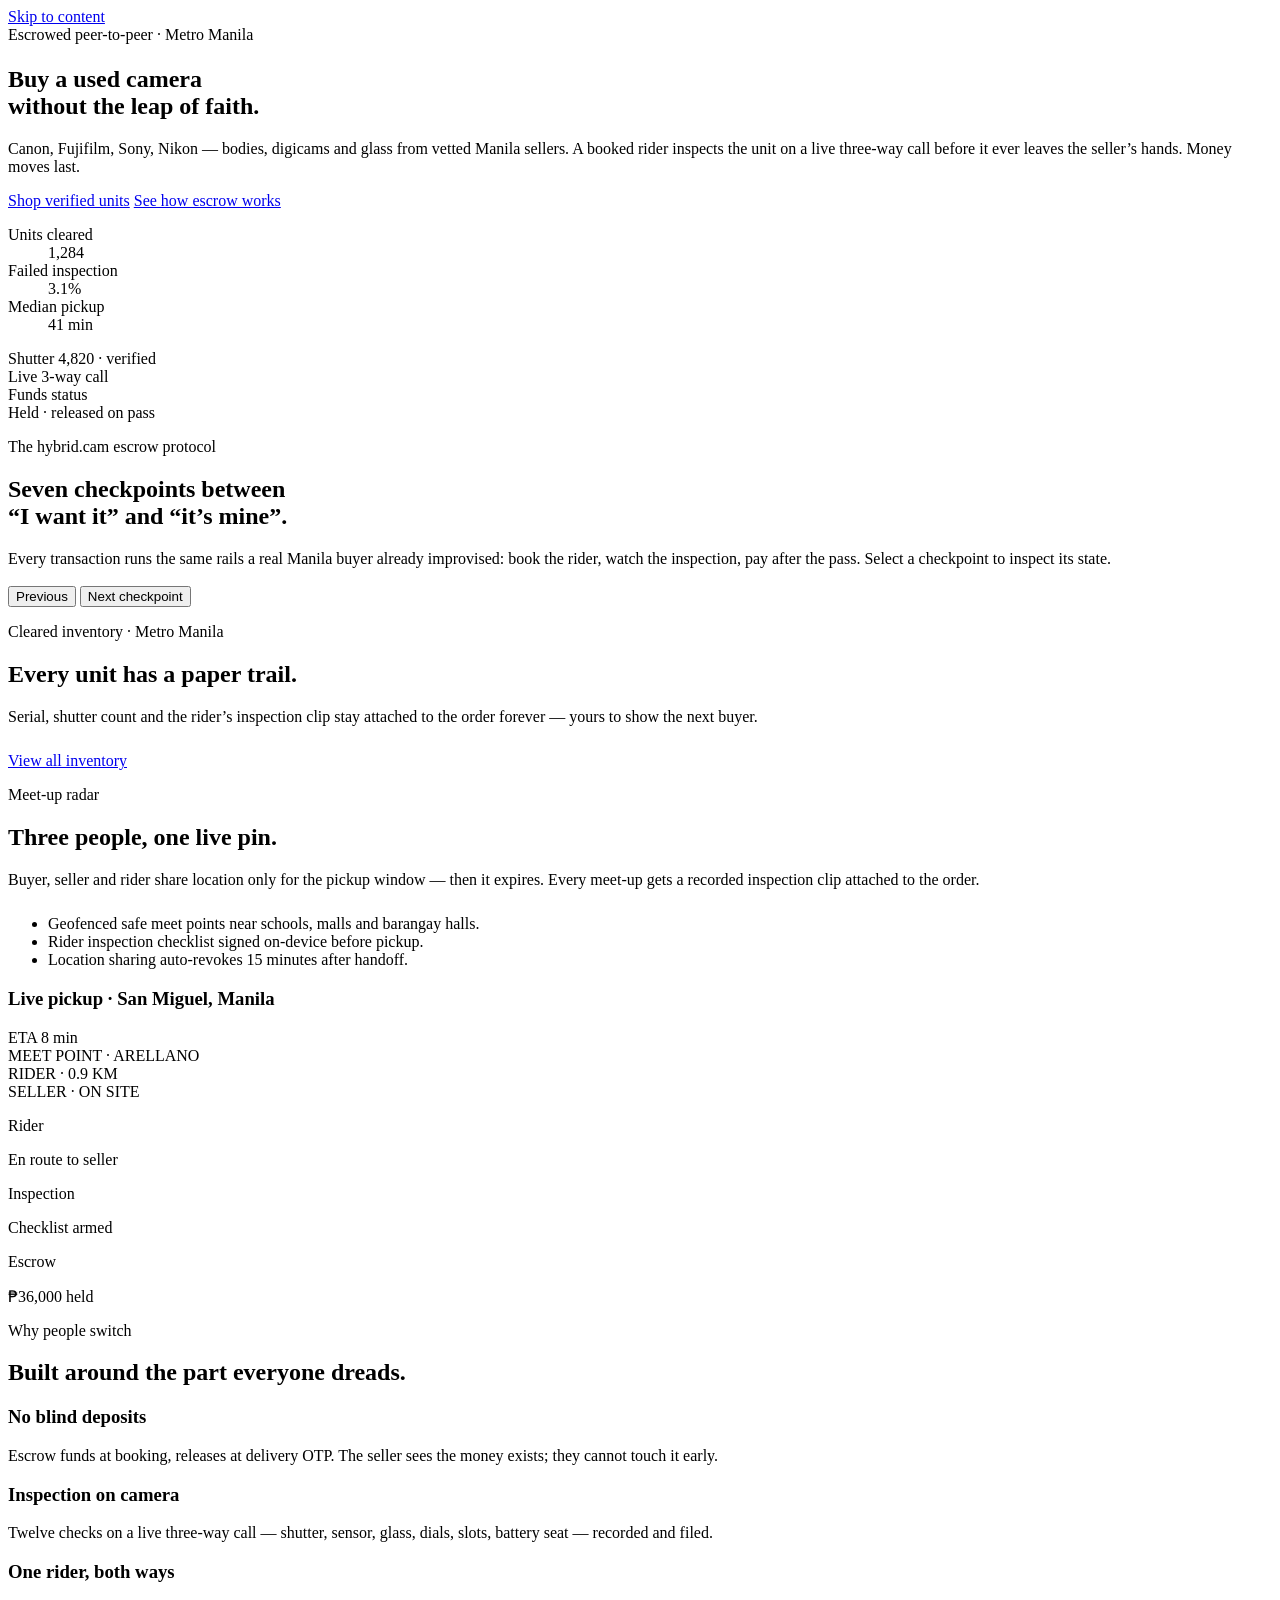
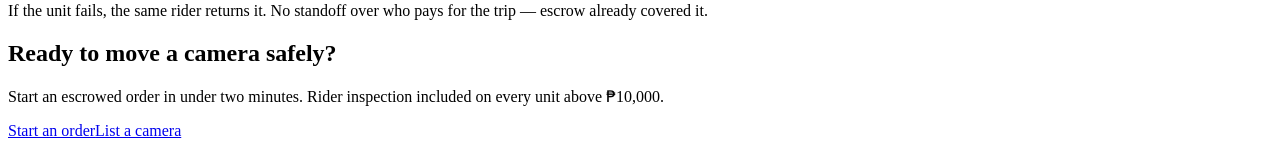
==== index.html @ ee7e0141 "Add files via upload" ====
<!DOCTYPE html>
<html lang="en" class="no-js">
<head>
<meta charset="utf-8" />
<meta http-equiv="X-UA-Compatible" content="IE=edge" />
<meta name="viewport" content="width=device-width, initial-scale=1" />
<title>hybrid.cam — Escrowed camera marketplace, Metro Manila</title>
<meta name="description" content="Buy and sell used Canon, Fujifilm, Sony and Nikon cameras in Metro Manila with rider inspection and escrowed payment." />
<meta name="theme-color" content="#060a16" />
<link rel="preconnect" href="https://fonts.googleapis.com" />
<link rel="preconnect" href="https://fonts.gstatic.com" crossorigin />
<link href="https://fonts.googleapis.com/css2?family=Instrument+Serif:ital@0;1&family=Manrope:wght@400;500;600;700;800&family=JetBrains+Mono:wght@400;500;700&display=swap" rel="stylesheet" />
<link rel="icon" type="image/svg+xml" href="assets/favicon.svg" />
<link rel="stylesheet" href="assets/css/main.css" />
</head>
<body data-page="home">
<a class="u-visually-hidden" href="#main">Skip to content</a>
<div data-partial="header"></div>
<main id="main">
<section class="hero"><div class="l-wrap">
  <div class="l-split l-split--copy-wide">
    <div class="hero__copy">
      <span class="badge badge--mint"><span class="badge__dot"></span>Escrowed peer-to-peer · Metro Manila</span>
      <h1 class="hero__title" style="margin-top:22px">Buy a used camera<br /><span class="serif-accent">without the leap of faith.</span></h1>
      <p class="hero__lede">Canon, Fujifilm, Sony, Nikon — bodies, digicams and glass from vetted Manila sellers. A booked rider inspects the unit on a live three-way call before it ever leaves the seller’s hands. Money moves last.</p>
      <div class="hero__actions">
        <a class="btn btn--primary" href="shop.html">Shop verified units</a>
        <a class="btn btn--ghost" href="protocol.html">See how escrow works</a>
      </div>
      <dl class="stat-strip reveal">
        <div class="stat-strip__item"><dt class="stat-strip__label">Units cleared</dt><dd class="stat-strip__value">1,284</dd></div>
        <div class="stat-strip__item"><dt class="stat-strip__label">Failed inspection</dt><dd class="stat-strip__value stat-strip__value--pink">3.1%</dd></div>
        <div class="stat-strip__item"><dt class="stat-strip__label">Median pickup</dt><dd class="stat-strip__value">41 min</dd></div>
      </dl>
    </div>
    <div class="lens-stage">
  <div class="lens">
    <span class="lens__layer lens__halo" aria-hidden="true"></span>
    <span class="lens__layer lens__barrel" aria-hidden="true"></span>
    <span class="lens__layer lens__knurl" aria-hidden="true"></span>
    <span class="lens__layer lens__ring" aria-hidden="true"></span>
    <span class="lens__layer lens__sweep" aria-hidden="true"></span>
    <span class="lens__layer lens__glass" aria-hidden="true"></span>
    <span class="lens__layer lens__flare" aria-hidden="true"><span class="lens__flare-bar"></span></span>
    <span class="lens__layer lens__pupil" aria-hidden="true"></span>
    <span class="badge badge--gold lens__caption">Shutter 4,820 · verified</span>
  </div>
  <div class="badge badge--pink float-chip float-chip--tr"><span class="badge__dot"></span>Live 3-way call</div>
  <div class="float-chip float-chip--tl">
    <div class="float-chip__label">Funds status</div>
    <div class="float-chip__value">Held · released on pass</div>
  </div>
</div>
  </div>
</div></section>

<div data-partial="marquee"></div>

<section class="l-section" id="protocol-preview">
  <div class="l-wrap">
    <div class="l-split l-split--head section-head reveal">
      <div>
        <p class="eyebrow">The hybrid.cam escrow protocol</p>
        <h2 class="section-head__title">Seven checkpoints between<br />“I want it” and “it’s mine”.</h2>
      </div>
      <p class="section-head__lede">Every transaction runs the same rails a real Manila buyer already improvised: book the rider, watch the inspection, pay after the pass. Select a checkpoint to inspect its state.</p>
    </div>
    <div class="l-split l-split--rail">
      <ol class="stepper reveal" data-stepper data-start="3"></ol>
      <article class="panel reveal reveal--d1">
        <div class="detail__head">
          <div>
            <p class="detail__kicker" data-detail-kicker></p>
            <h3 class="detail__title" data-detail-title></h3>
            <p class="detail__body" data-detail-body></p>
          </div>
          <div class="cube-stage" aria-hidden="true"><div class="cube">
  <span class="cube__face cube__face--front"></span>
  <span class="cube__face cube__face--side"></span>
  <span class="cube__face cube__face--top"></span>
  <span class="cube__face cube__face--back"></span>
</div></div>
        </div>
        <div class="detail__facts" data-detail-facts></div>
        <div class="detail__foot">
          <p class="detail__guarantee"><span class="badge__dot" style="color:#58e1c0"></span><span data-detail-guarantee></span></p>
          <div class="detail__nav">
            <button class="btn btn--quiet btn--sm" type="button" data-step-prev>Previous</button>
            <button class="btn btn--primary btn--sm" type="button" data-step-next>Next checkpoint</button>
          </div>
        </div>
      </article>
    </div>
  </div>
</section>

<section class="l-section" id="grid"><div class="l-wrap">
  <div class="section-head reveal">
    <p class="eyebrow eyebrow--gold">Cleared inventory · Metro Manila</p>
    <h2 class="section-head__title">Every unit has a paper trail.</h2>
    <p class="section-head__lede">Serial, shutter count and the rider’s inspection clip stay attached to the order forever — yours to show the next buyer.</p>
  </div>
  <div class="l-grid l-grid--cards" data-inventory data-limit="3"></div>
  <p style="margin-top:26px"><a class="btn btn--ghost" href="shop.html">View all inventory</a></p>
</div></section>

<section class="l-section" id="radar"><div class="l-wrap">
  <div class="l-split l-split--panel-wide">
    <div class="reveal">
      <p class="eyebrow">Meet-up radar</p>
      <h2 class="section-head__title">Three people, one live pin.</h2>
      <p class="section-head__lede" style="margin-bottom:26px">Buyer, seller and rider share location only for the pickup window — then it expires. Every meet-up gets a recorded inspection clip attached to the order.</p>
      <ul class="checklist">
        <li class="checklist__item"><span class="checklist__bullet"></span>Geofenced safe meet points near schools, malls and barangay halls.</li>
        <li class="checklist__item"><span class="checklist__bullet checklist__bullet--gold"></span>Rider inspection checklist signed on-device before pickup.</li>
        <li class="checklist__item"><span class="checklist__bullet checklist__bullet--mint"></span>Location sharing auto-revokes 15 minutes after handoff.</li>
      </ul>
    </div>
    <div class="panel reveal reveal--d1">
  <div class="panel__head">
    <h3 class="panel__title">Live pickup · San Miguel, Manila</h3>
    <span class="badge badge--mint"><span class="badge__dot"></span>ETA 8 min</span>
  </div>
  <div class="radar">
    <span class="radar__ring radar__ring--outer" aria-hidden="true"></span>
    <span class="radar__ring radar__ring--inner" aria-hidden="true"></span>
    <span class="radar__sweep" aria-hidden="true"></span>
    <div class="radar__pin radar__pin--meet"><span class="radar__dot radar__dot--mint"></span><span class="radar__tag radar__tag--mint">MEET POINT · ARELLANO</span></div>
    <div class="radar__pin radar__pin--rider"><span class="radar__dot radar__dot--pink"></span><span class="radar__tag radar__tag--pink">RIDER · 0.9 KM</span></div>
    <div class="radar__pin radar__pin--seller"><span class="radar__dot radar__dot--gold"></span><span class="radar__tag radar__tag--gold">SELLER · ON SITE</span></div>
  </div>
  <div class="tri-strip">
    <div class="tri-strip__cell"><p class="tri-strip__label">Rider</p><p class="tri-strip__value">En route to seller</p></div>
    <div class="tri-strip__cell"><p class="tri-strip__label">Inspection</p><p class="tri-strip__value tri-strip__value--mint">Checklist armed</p></div>
    <div class="tri-strip__cell"><p class="tri-strip__label">Escrow</p><p class="tri-strip__value tri-strip__value--pink">₱36,000 held</p></div>
  </div>
</div>
  </div>
</div></section>

<section class="l-section"><div class="l-wrap">
  <div class="section-head reveal">
    <p class="eyebrow eyebrow--mint">Why people switch</p>
    <h2 class="section-head__title">Built around the part everyone dreads.</h2>
  </div>
  <div class="l-grid l-grid--thirds">
    <article class="feature reveal">
      <div class="obj3d" aria-hidden="true">
        <span class="obj3d__glow"></span>
        <span class="obj3d__path"></span>
        <div class="obj3d__stage"><div class="coin3d">
          <span class="coin3d__face coin3d__face--back"></span>
          <span class="coin3d__face coin3d__face--front"><span class="coin3d__slot"></span></span>
          <span class="coin3d__edge"></span>
        </div></div>
      </div>
      <h3 class="feature__title">No blind deposits</h3>
      <p class="feature__body">Escrow funds at booking, releases at delivery OTP. The seller sees the money exists; they cannot touch it early.</p>
    </article>
    <article class="feature reveal reveal--d1">
      <div class="obj3d" aria-hidden="true">
        <span class="obj3d__glow obj3d__glow--mint"></span>
        <span class="obj3d__path obj3d__path--mint"></span>
        <div class="obj3d__stage"><div class="cam3d">
          <span class="cam3d__back"></span>
          <span class="cam3d__side"></span>
          <span class="cam3d__body"></span>
          <span class="cam3d__lens"><span class="cam3d__lens-ring"></span></span>
          <span class="cam3d__scan"></span>
        </div></div>
      </div>
      <h3 class="feature__title">Inspection on camera</h3>
      <p class="feature__body">Twelve checks on a live three-way call — shutter, sensor, glass, dials, slots, battery seat — recorded and filed.</p>
    </article>
    <article class="feature reveal reveal--d2">
      <div class="obj3d" aria-hidden="true">
        <span class="obj3d__glow obj3d__glow--gold"></span>
        <span class="obj3d__path obj3d__path--gold"></span>
        <div class="obj3d__stage"><div class="box3d">
          <span class="box3d__face box3d__face--back"></span>
          <span class="box3d__face box3d__face--left"></span>
          <span class="box3d__face box3d__face--right"></span>
          <span class="box3d__face box3d__face--top"></span>
          <span class="box3d__face box3d__face--front"><span class="box3d__tape"></span><span class="box3d__seal"></span></span>
        </div></div>
      </div>
      <h3 class="feature__title">One rider, both ways</h3>
      <p class="feature__body">If the unit fails, the same rider returns it. No standoff over who pays for the trip — escrow already covered it.</p>
    </article>
  </div>
</div></section>

<section class="l-section l-section--tight"><div class="l-wrap">
  <div class="cta-band reveal">
    <h2 class="cta-band__title">Ready to move a camera safely?</h2>
    <p class="cta-band__lede">Start an escrowed order in under two minutes. Rider inspection included on every unit above ₱10,000.</p>
    <div class="cta-band__actions"><a class="btn btn--primary" href="shop.html">Start an order</a><a class="btn btn--ghost" href="sellers.html">List a camera</a></div>
  </div>
</div></section></main>
<div data-partial="footer"></div>
<script src="https://code.jquery.com/jquery-3.7.1.min.js" integrity="sha256-/JqT3SQfawRcv/BIHPThkBvs0OEvtFFmqPF/lYI/Cxo=" crossorigin="anonymous"></script>
<script src="assets/js/main.js"></script>
</body>
</html>
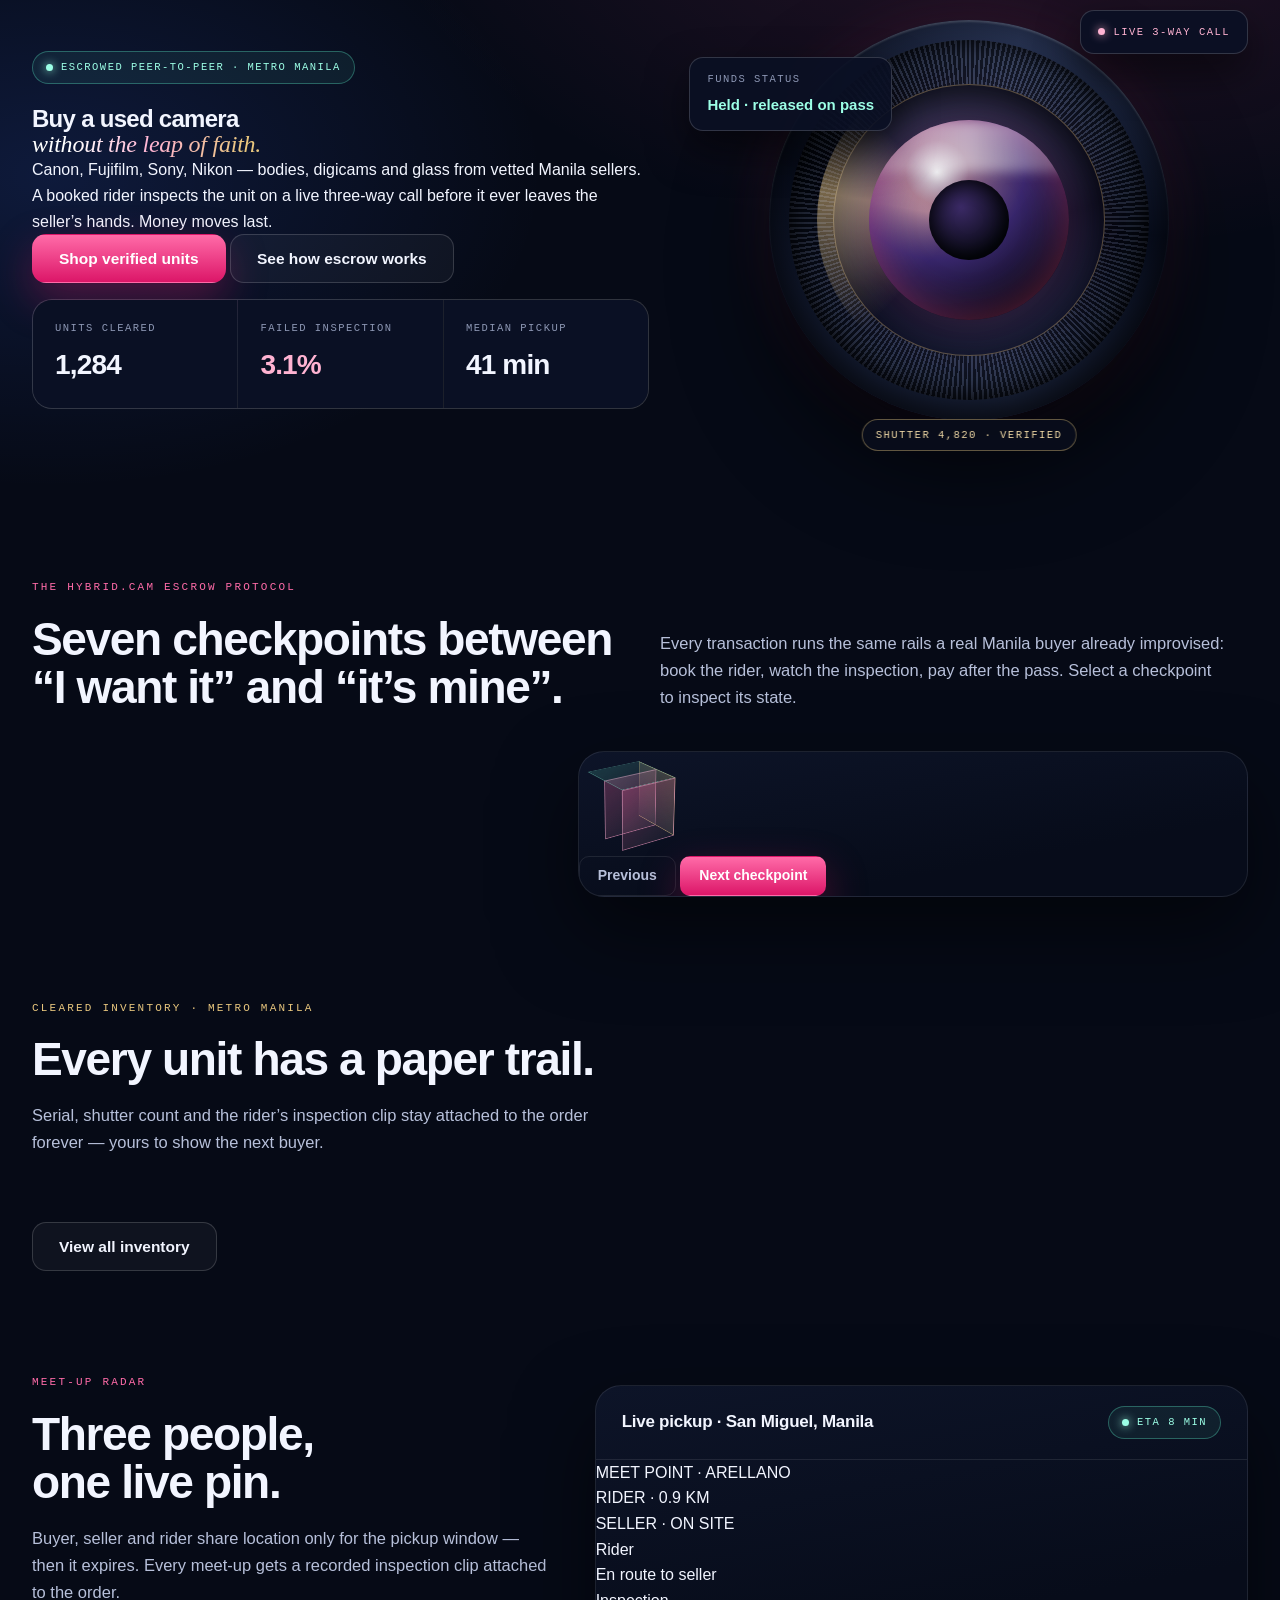
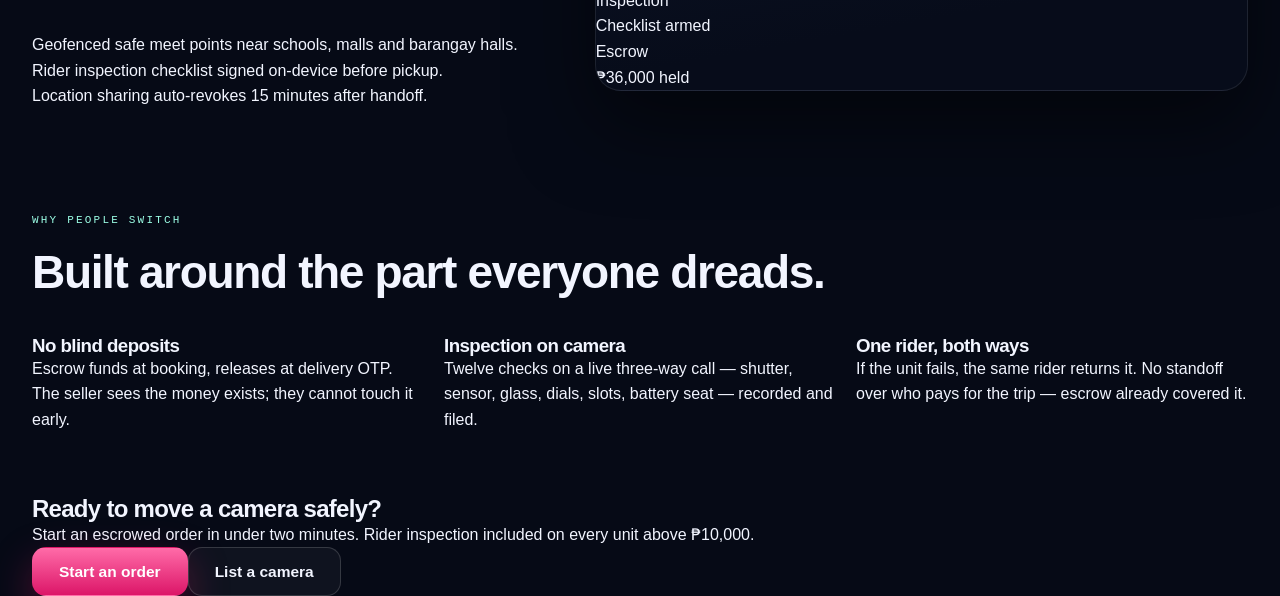
==== commit 92b614bd: "Add files via upload" ====
--- a/index.html
+++ b/index.html
@@ -198,7 +198,6 @@
   </div>
 </div></section></main>
 <div data-partial="footer"></div>
-<script src="https://code.jquery.com/jquery-3.7.1.min.js" integrity="sha256-/JqT3SQfawRcv/BIHPThkBvs0OEvtFFmqPF/lYI/Cxo=" crossorigin="anonymous"></script>
 <script src="assets/js/main.js"></script>
 </body>
 </html>
--- a/assets/css/main.css
+++ b/assets/css/main.css
@@ -0,0 +1,518 @@
+/* =========================================================================
+   hybrid.cam — centralized stylesheet
+   Structure: 1 Tokens · 2 Base · 3 Layout · 4 Components · 5 Pages · 6 Media
+   Naming: BEM  block__element--modifier
+   ========================================================================= */
+
+/* 1 · TOKENS ============================================================= */
+:root {
+  --c-bg: #060a16;
+  --c-bg-alt: #070c1a;
+  --c-surface: #0a1024;
+  --c-surface-2: #0d1428;
+  --c-surface-3: #111a33;
+  --c-line: rgba(255, 255, 255, 0.09);
+  --c-line-strong: rgba(255, 255, 255, 0.16);
+  --c-ink: #f2f5ff;
+  --c-ink-2: #b7c0da;
+  --c-ink-3: #8d97b4;
+  --c-pink: #ff4d97;
+  --c-pink-2: #ff6ba8;
+  --c-pink-deep: #dc1668;
+  --c-pink-soft: #ffb3d2;
+  --c-gold: #e9c77e;
+  --c-gold-soft: #f0d9a6;
+  --c-mint: #58e1c0;
+  --c-mint-soft: #9cffe6;
+
+  --f-display: "Instrument Serif", Georgia, "Times New Roman", serif;
+  --f-ui: "Manrope", "Helvetica Neue", Helvetica, Arial, sans-serif;
+  --f-mono: "JetBrains Mono", "SFMono-Regular", Consolas, "Liberation Mono", monospace;
+
+  --r-sm: 10px;
+  --r-md: 14px;
+  --r-lg: 20px;
+  --r-xl: 26px;
+  --r-pill: 999px;
+
+  --sp-1: 6px;
+  --sp-2: 12px;
+  --sp-3: 18px;
+  --sp-4: 26px;
+  --sp-5: 40px;
+  --sp-6: 64px;
+  --sp-7: 96px;
+
+  --shadow-panel: 0 34px 80px rgba(0, 0, 0, 0.5);
+  --shadow-pink: 0 16px 40px rgba(220, 22, 104, 0.34);
+  --wrap: 1360px;
+  --nav-h: 74px;
+  --ease: cubic-bezier(0.22, 0.61, 0.36, 1);
+}
+
+/* 2 · BASE =============================================================== */
+*,
+*::before,
+*::after { -webkit-box-sizing: border-box; box-sizing: border-box; }
+
+html { -webkit-text-size-adjust: 100%; scroll-behavior: smooth; }
+
+body {
+  margin: 0;
+  background-color: var(--c-bg);
+  background-image:
+    radial-gradient(1100px 620px at 82% -6%, rgba(255, 77, 151, 0.14), transparent 62%),
+    radial-gradient(820px 520px at 4% 8%, rgba(58, 110, 255, 0.16), transparent 60%);
+  background-repeat: no-repeat;
+  color: var(--c-ink);
+  font-family: var(--f-ui);
+  font-size: 16px;
+  line-height: 1.6;
+  -webkit-font-smoothing: antialiased;
+  -moz-osx-font-smoothing: grayscale;
+  overflow-x: hidden;
+}
+
+body.is-locked { overflow: hidden; }
+
+img, svg { max-width: 100%; display: block; }
+
+a { color: var(--c-pink-2); text-decoration: none; transition: color 0.18s var(--ease); }
+a:hover { color: var(--c-pink-soft); }
+a:focus-visible,
+button:focus-visible,
+[tabindex]:focus-visible {
+  outline: 2px solid var(--c-mint);
+  outline-offset: 3px;
+  border-radius: 4px;
+}
+
+h1, h2, h3, h4 { margin: 0; font-weight: 800; letter-spacing: -0.03em; line-height: 1.05; }
+p { margin: 0; }
+ul, ol { margin: 0; padding: 0; list-style: none; }
+button { font: inherit; color: inherit; }
+::selection { background: var(--c-pink); color: #080d1c; }
+
+.u-visually-hidden {
+  position: absolute !important;
+  width: 1px; height: 1px;
+  margin: -1px; padding: 0;
+  overflow: hidden; clip: rect(0 0 0 0);
+  white-space: nowrap; border: 0;
+}
+
+/* 3 · LAYOUT ============================================================= */
+.l-wrap { width: 100%; max-width: var(--wrap); margin: 0 auto; padding: 0 32px; }
+.l-section { padding: var(--sp-7) 0 0; }
+.l-section--tight { padding-top: var(--sp-6); }
+.l-section--end { padding-bottom: var(--sp-7); }
+
+.l-split {
+  display: -ms-grid;
+  display: grid;
+  grid-template-columns: minmax(0, 1fr) minmax(0, 1fr);
+  gap: var(--sp-5);
+  align-items: center;
+}
+.l-split--copy-wide { grid-template-columns: minmax(0, 1.05fr) minmax(0, 0.95fr); }
+.l-split--panel-wide { grid-template-columns: minmax(0, 1fr) minmax(0, 1.25fr); }
+.l-split--rail { grid-template-columns: minmax(0, 0.86fr) minmax(0, 1.14fr); align-items: start; }
+.l-split--head { align-items: end; }
+
+.l-grid { display: grid; gap: 20px; }
+.l-grid--cards { grid-template-columns: repeat(auto-fit, minmax(272px, 1fr)); }
+.l-grid--thirds { grid-template-columns: repeat(auto-fit, minmax(260px, 1fr)); }
+
+/* 4 · COMPONENTS ========================================================= */
+
+/* 4.1 Eyebrow + section head ------------------------------------------- */
+.eyebrow {
+  display: inline-block;
+  margin-bottom: var(--sp-3);
+  font-family: var(--f-mono);
+  font-size: 11px;
+  letter-spacing: 0.2em;
+  text-transform: uppercase;
+  color: var(--c-pink-2);
+}
+.eyebrow--gold { color: var(--c-gold); }
+.eyebrow--mint { color: var(--c-mint-soft); }
+
+.section-head { margin-bottom: var(--sp-5); }
+.section-head__title { font-size: clamp(30px, 3.6vw, 50px); text-wrap: balance; }
+.section-head__lede { margin-top: var(--sp-3); max-width: 62ch; font-size: 16.5px; line-height: 1.65; color: var(--c-ink-2); }
+
+.serif-accent {
+  font-family: var(--f-display);
+  font-style: italic;
+  font-weight: 400;
+  letter-spacing: -0.01em;
+  background: -webkit-linear-gradient(350deg, #ffffff 18%, var(--c-pink-soft) 52%, var(--c-gold) 92%);
+  background: linear-gradient(96deg, #ffffff 18%, var(--c-pink-soft) 52%, var(--c-gold) 92%);
+  -webkit-background-clip: text;
+  background-clip: text;
+  -webkit-text-fill-color: transparent;
+  color: var(--c-pink-soft);
+}
+
+/* 4.2 Buttons ----------------------------------------------------------- */
+.btn {
+  display: -webkit-inline-box;
+  display: inline-flex;
+  align-items: center;
+  justify-content: center;
+  gap: 10px;
+  padding: 15px 26px;
+  border: 1px solid transparent;
+  border-radius: var(--r-md);
+  font-weight: 800;
+  font-size: 15.5px;
+  line-height: 1.1;
+  text-align: center;
+  cursor: pointer;
+  -webkit-appearance: none;
+  appearance: none;
+  transition: transform 0.18s var(--ease), background-color 0.18s var(--ease), border-color 0.18s var(--ease), filter 0.18s var(--ease);
+}
+.btn:active { transform: translateY(1px); }
+.btn--primary {
+  background: -webkit-linear-gradient(top, var(--c-pink-2), var(--c-pink-deep));
+  background: linear-gradient(180deg, var(--c-pink-2), var(--c-pink-deep));
+  color: #ffffff;
+  -webkit-box-shadow: var(--shadow-pink);
+  box-shadow: var(--shadow-pink);
+}
+.btn--primary:hover { color: #ffffff; filter: brightness(1.08); }
+.btn--ghost { border-color: var(--c-line-strong); background: rgba(255, 255, 255, 0.04); color: var(--c-ink); }
+.btn--ghost:hover { background: rgba(255, 255, 255, 0.1); color: #ffffff; }
+.btn--quiet { border-color: var(--c-line); background: transparent; color: var(--c-ink-2); font-weight: 700; }
+.btn--quiet:hover { background: rgba(255, 255, 255, 0.06); color: #ffffff; }
+.btn--sm { padding: 11px 18px; font-size: 14px; border-radius: var(--r-sm); }
+.btn--block { width: 100%; }
+
+/* 4.3 Badges ------------------------------------------------------------ */
+.badge {
+  display: -webkit-inline-box;
+  display: inline-flex;
+  align-items: center;
+  gap: 8px;
+  padding: 7px 13px;
+  border: 1px solid var(--c-line-strong);
+  border-radius: var(--r-pill);
+  font-family: var(--f-mono);
+  font-size: 10.5px;
+  letter-spacing: 0.14em;
+  text-transform: uppercase;
+  color: var(--c-ink-2);
+  white-space: nowrap;
+}
+.badge--mint { border-color: rgba(88, 225, 192, 0.35); background: rgba(88, 225, 192, 0.08); color: var(--c-mint-soft); }
+.badge--pink { border-color: rgba(255, 107, 168, 0.4); background: rgba(255, 107, 168, 0.1); color: var(--c-pink-soft); }
+.badge--gold { border-color: rgba(233, 199, 126, 0.4); background: rgba(233, 199, 126, 0.09); color: var(--c-gold-soft); }
+.badge__dot {
+  width: 7px; height: 7px;
+  border-radius: 50%;
+  background: currentColor;
+  -webkit-box-shadow: 0 0 10px currentColor;
+  box-shadow: 0 0 10px currentColor;
+  flex: 0 0 auto;
+}
+
+/* 4.4 Panel / card surfaces -------------------------------------------- */
+.panel {
+  position: relative;
+  overflow: hidden;
+  border: 1px solid var(--c-line);
+  border-radius: var(--r-xl);
+  background: -webkit-linear-gradient(top, var(--c-surface-2), var(--c-bg-alt));
+  background: linear-gradient(170deg, var(--c-surface-2), var(--c-bg-alt) 70%);
+  -webkit-box-shadow: var(--shadow-panel);
+  box-shadow: var(--shadow-panel);
+}
+.panel__head {
+  display: -webkit-box;
+  display: flex;
+  flex-wrap: wrap;
+  align-items: center;
+  justify-content: space-between;
+  gap: var(--sp-2);
+  padding: 20px 26px;
+  border-bottom: 1px solid var(--c-line);
+}
+.panel__title { font-size: 17px; font-weight: 800; letter-spacing: -0.015em; }
+.panel__body { padding: 26px; }
+
+.stat-strip {
+  display: grid;
+  grid-template-columns: repeat(3, minmax(0, 1fr));
+  gap: 1px;
+  background: var(--c-line);
+  border: 1px solid var(--c-line);
+  border-radius: var(--r-lg);
+  overflow: hidden;
+}
+.stat-strip__item { padding: 20px 22px; background: var(--c-surface); }
+.stat-strip__label { margin: 0 0 6px; font-family: var(--f-mono); font-size: 10.5px; letter-spacing: 0.14em; text-transform: uppercase; color: var(--c-ink-3); }
+.stat-strip__value { margin: 0; font-size: 28px; font-weight: 800; letter-spacing: -0.03em; }
+.stat-strip__value--pink { color: var(--c-pink-soft); }
+.stat-strip__value--mint { color: var(--c-mint-soft); }
+
+/* 4.5 Header ------------------------------------------------------------ */
+.announce {
+  display: -webkit-box;
+  display: flex;
+  flex-wrap: wrap;
+  align-items: center;
+  justify-content: center;
+  gap: 6px 10px;
+  padding: 10px 20px;
+  background: -webkit-linear-gradient(left, #12081a, #200c1e, #12081a);
+  background: linear-gradient(90deg, #12081a, #200c1e, #12081a);
+  border-bottom: 1px solid var(--c-line);
+  font-family: var(--f-mono);
+  font-size: 11.5px;
+  line-height: 1.5;
+  letter-spacing: 0.12em;
+  text-transform: uppercase;
+  text-align: center;
+  color: var(--c-pink-soft);
+}
+.announce__dot { width: 6px; height: 6px; border-radius: 50%; background: var(--c-mint); box-shadow: 0 0 10px var(--c-mint); }
+
+.header {
+  position: -webkit-sticky;
+  position: sticky;
+  top: 0;
+  z-index: 60;
+  background: rgba(6, 10, 22, 0.82);
+  border-bottom: 1px solid var(--c-line);
+}
+@supports ((-webkit-backdrop-filter: blur(18px)) or (backdrop-filter: blur(18px))) {
+  .header { background: rgba(6, 10, 22, 0.66); -webkit-backdrop-filter: blur(18px); backdrop-filter: blur(18px); }
+}
+.header--scrolled { box-shadow: 0 14px 34px rgba(0, 0, 0, 0.45); }
+
+.header__inner {
+  display: grid;
+  grid-template-columns: 1fr auto 1fr;
+  align-items: center;
+  gap: var(--sp-3);
+  min-height: var(--nav-h);
+  padding: 10px 32px;
+  max-width: var(--wrap);
+  margin: 0 auto;
+}
+
+.logo { display: -webkit-box; display: flex; align-items: center; gap: 11px; justify-self: start; }
+.logo__mark {
+  position: relative;
+  width: 38px; height: 38px;
+  flex: 0 0 auto;
+  border-radius: 50%;
+  background: radial-gradient(circle at 32% 26%, #ffffff, #ffd5e6 40%, var(--c-pink) 78%, #b0155c);
+  -webkit-box-shadow: 0 6px 18px rgba(255, 77, 151, 0.35), inset 0 -3px 6px rgba(150, 10, 70, 0.5);
+  box-shadow: 0 6px 18px rgba(255, 77, 151, 0.35), inset 0 -3px 6px rgba(150, 10, 70, 0.5);
+}
+.logo__mark::after {
+  content: "";
+  position: absolute;
+  left: 50%; top: 50%;
+  width: 13px; height: 13px;
+  margin: -6.5px 0 0 -6.5px;
+  border-radius: 50%;
+  background: #4a0521;
+  box-shadow: inset 0 0 0 2px rgba(255, 255, 255, 0.55);
+}
+.logo__text { font-family: var(--f-display); font-style: italic; font-size: 25px; line-height: 1; color: #ffffff; letter-spacing: -0.01em; }
+.logo__text-accent { color: var(--c-pink); }
+.logo:hover .logo__text { color: #ffffff; }
+
+.nav { justify-self: center; }
+.nav__list { display: -webkit-box; display: flex; align-items: center; gap: 2px; }
+.nav__link {
+  display: block;
+  padding: 9px 14px;
+  border-radius: var(--r-pill);
+  color: var(--c-ink-2);
+  font-size: 14.5px;
+  font-weight: 600;
+  white-space: nowrap;
+  transition: background-color 0.18s var(--ease), color 0.18s var(--ease);
+}
+.nav__link:hover { background: rgba(255, 255, 255, 0.06); color: #ffffff; }
+.nav__link--active { color: #ffffff; background: rgba(255, 107, 168, 0.14); box-shadow: inset 0 0 0 1px rgba(255, 107, 168, 0.34); }
+
+.header__actions { display: -webkit-box; display: flex; align-items: center; justify-content: flex-end; gap: 10px; justify-self: end; }
+.header__locale { font-family: var(--f-mono); font-size: 11px; letter-spacing: 0.08em; color: var(--c-ink-3); }
+
+.burger {
+  display: none;
+  width: 44px; height: 44px;
+  align-items: center;
+  justify-content: center;
+  border: 1px solid var(--c-line-strong);
+  border-radius: var(--r-sm);
+  background: rgba(255, 255, 255, 0.04);
+  cursor: pointer;
+}
+.burger__bar { position: relative; display: block; width: 18px; height: 2px; background: var(--c-ink); border-radius: 2px; }
+.burger__bar::before,
+.burger__bar::after { content: ""; position: absolute; left: 0; width: 18px; height: 2px; background: var(--c-ink); border-radius: 2px; transition: transform 0.2s var(--ease); }
+.burger__bar::before { top: -6px; }
+.burger__bar::after { top: 6px; }
+.burger[aria-expanded="true"] .burger__bar { background: transparent; }
+.burger[aria-expanded="true"] .burger__bar::before { transform: translateY(6px) rotate(45deg); }
+.burger[aria-expanded="true"] .burger__bar::after { transform: translateY(-6px) rotate(-45deg); }
+
+.drawer {
+  display: none;
+  border-bottom: 1px solid var(--c-line);
+  background: var(--c-bg-alt);
+}
+.drawer.is-open { display: block; }
+.drawer__list { padding: 12px 20px 20px; }
+.drawer__link {
+  display: block;
+  padding: 14px 12px;
+  border-radius: var(--r-sm);
+  border-bottom: 1px solid var(--c-line);
+  color: var(--c-ink);
+  font-size: 16px;
+  font-weight: 700;
+}
+.drawer__link--active { color: var(--c-pink-soft); }
+.drawer__actions { display: grid; gap: 10px; padding: 4px 20px 24px; }
+
+/* 4.6 Marquee (seamless infinite) -------------------------------------- */
+.marquee {
+  position: relative;
+  overflow: hidden;
+  padding: 20px 0;
+  border-top: 1px solid var(--c-line);
+  border-bottom: 1px solid var(--c-line);
+  background: #080d1e;
+}
+.marquee__track {
+  display: -webkit-box;
+  display: flex;
+  width: -webkit-max-content;
+  width: max-content;
+  -webkit-animation: marquee-scroll 40s linear infinite;
+  animation: marquee-scroll 40s linear infinite;
+  -webkit-animation-play-state: running;
+  animation-play-state: running;
+  will-change: transform;
+  -webkit-backface-visibility: hidden;
+  backface-visibility: hidden;
+  -webkit-transform: translate3d(0, 0, 0);
+  transform: translate3d(0, 0, 0);
+}
+.marquee__group { display: -webkit-box; display: flex; align-items: center; flex: 0 0 auto; }
+.marquee__item {
+  display: -webkit-box;
+  display: flex;
+  align-items: center;
+  gap: 44px;
+  padding: 0 44px;
+  font-family: var(--f-mono);
+  font-size: 12.5px;
+  letter-spacing: 0.26em;
+  text-transform: uppercase;
+  color: #7c87a6;
+  white-space: nowrap;
+}
+.marquee__sep { color: var(--c-pink); }
+.marquee__sep--gold { color: var(--c-gold); }
+.marquee--gold .marquee__item { color: var(--c-ink-2); }
+.marquee::before,
+.marquee::after {
+  content: "";
+  position: absolute;
+  top: 0; bottom: 0;
+  width: 90px;
+  z-index: 2;
+  pointer-events: none;
+}
+.marquee::before { left: 0; background: -webkit-linear-gradient(left, #080d1e, rgba(8, 13, 30, 0)); background: linear-gradient(90deg, #080d1e, rgba(8, 13, 30, 0)); }
+.marquee::after { right: 0; background: -webkit-linear-gradient(right, #080d1e, rgba(8, 13, 30, 0)); background: linear-gradient(270deg, #080d1e, rgba(8, 13, 30, 0)); }
+
+@-webkit-keyframes marquee-scroll { from { -webkit-transform: translate3d(0, 0, 0); } to { -webkit-transform: translate3d(-50%, 0, 0); } }
+@keyframes marquee-scroll { from { transform: translate3d(0, 0, 0); } to { transform: translate3d(-50%, 0, 0); } }
+
+/* 4.7 3D lens object ---------------------------------------------------- */
+.lens-stage { position: relative; display: grid; place-items: center; min-width: 0; padding: 20px 20px 56px; -webkit-perspective: 1400px; perspective: 1400px; }
+.lens {
+  position: relative;
+  width: 100%;
+  max-width: 400px;
+  aspect-ratio: 1 / 1;
+  -webkit-transform-style: preserve-3d;
+  transform-style: preserve-3d;
+  -webkit-animation: lens-float 9s ease-in-out infinite;
+  animation: lens-float 9s ease-in-out infinite;
+}
+.lens__layer { position: absolute; border-radius: 50%; }
+.lens__halo { inset: -14%; background: radial-gradient(circle, rgba(255, 77, 151, 0.32), transparent 66%); -webkit-filter: blur(14px); filter: blur(14px); -webkit-animation: soft-pulse 6s ease-in-out infinite; animation: soft-pulse 6s ease-in-out infinite; }
+.lens__barrel {
+  inset: 0;
+  background: conic-gradient(from 210deg, #1a2440, #070c1a 22%, #26314f 46%, #080e1f 68%, #202b49 88%, #1a2440);
+  background-color: #131c33;
+  box-shadow: 0 46px 90px rgba(0, 0, 0, 0.65), inset 0 2px 2px rgba(255, 255, 255, 0.16), inset 0 -18px 40px rgba(0, 0, 0, 0.8);
+}
+.lens__knurl { inset: 5%; background: repeating-conic-gradient(from 0deg, rgba(255, 255, 255, 0.09) 0deg 0.7deg, rgba(0, 0, 0, 0.5) 0.7deg 1.7deg); box-shadow: inset 0 0 24px rgba(0, 0, 0, 0.85); }
+.lens__ring { inset: 16%; background: linear-gradient(160deg, #2c3757, #0a1024 58%, #161f38); box-shadow: inset 0 0 0 1px rgba(233, 199, 126, 0.35), inset 0 14px 30px rgba(0, 0, 0, 0.7); }
+.lens__sweep { inset: 12%; background: conic-gradient(from 0deg, transparent 0 62%, rgba(233, 199, 126, 0.5) 78%, transparent 88%); mix-blend-mode: screen; -webkit-animation: spin 14s linear infinite; animation: spin 14s linear infinite; }
+.lens__glass {
+  inset: 25%;
+  background: radial-gradient(circle at 34% 26%, rgba(255, 255, 255, 0.9), rgba(255, 171, 209, 0.5) 16%, rgba(64, 42, 120, 0.85) 44%, #05070f 78%);
+  box-shadow: inset 0 0 40px rgba(255, 77, 151, 0.4), 0 0 60px rgba(255, 77, 151, 0.22);
+}
+.lens__flare { inset: 25%; overflow: hidden; }
+.lens__flare-bar {
+  position: absolute;
+  left: -30%; top: 0;
+  width: 160%; height: 26%;
+  background: linear-gradient(90deg, transparent, rgba(255, 255, 255, 0.5), transparent);
+  -webkit-filter: blur(6px); filter: blur(6px);
+  -webkit-animation: flare-sweep 7s ease-in-out infinite;
+  animation: flare-sweep 7s ease-in-out infinite;
+}
+.lens__pupil { inset: 40%; background: radial-gradient(circle at 40% 34%, #3b2a66, #05070f 72%); box-shadow: inset 0 0 20px rgba(0, 0, 0, 0.9); }
+.lens__caption {
+  position: absolute;
+  left: 50%; bottom: -8%;
+  -webkit-transform: translateX(-50%);
+  transform: translateX(-50%);
+  background: rgba(9, 14, 28, 0.92);
+}
+
+.float-chip {
+  position: absolute;
+  z-index: 3;
+  padding: 13px 17px;
+  border: 1px solid var(--c-line-strong);
+  border-radius: var(--r-md);
+  background: rgba(10, 16, 36, 0.9);
+  box-shadow: 0 18px 40px rgba(0, 0, 0, 0.5);
+}
+.float-chip--tr { top: 2%; right: 0; }
+.float-chip--tl { top: 12%; left: 0; }
+.float-chip__label { font-family: var(--f-mono); font-size: 10.5px; letter-spacing: 0.14em; text-transform: uppercase; color: var(--c-ink-3); }
+.float-chip__value { margin-top: 5px; font-size: 15px; font-weight: 700; color: var(--c-mint-soft); }
+
+.cube-stage { flex: 0 0 auto; width: 104px; height: 104px; display: grid; place-items: center; -webkit-perspective: 600px; perspective: 600px; }
+.cube {
+  position: relative;
+  width: 62px; height: 62px;
+  -webkit-transform-style: preserve-3d;
+  transform-style: preserve-3d;
+  -webkit-transform: rotateX(-22deg) rotateY(34deg);
+  transform: rotateX(-22deg) rotateY(34deg);
+  -webkit-animation: spin 22s linear infinite;
+  animation: spin 22s linear infinite;
+}
+.cube__face { position: absolute; inset: 0; border: 1px solid rgba(255, 171, 209, 0.5); background: linear-gradient(150deg, rgba(255, 107, 168, 0.26), rgba(255, 255, 255, 0.05)); }
+.cube__face--front { -webkit-transform: translateZ(31px); transform: translateZ(31px); }
+.cube__face--side { border-color: rgba(233, 199, 126, 0.45); background: linear-gradient(150deg, rgba(233, 199, 126, 0.2), rgba(255, 255, 255, 0.04)); -webkit-transform: rotateY(90deg) translateZ(31px); transform: rotateY(90deg) translateZ(31px); }
+.cube__face--top { border-color: rgba(124, 235, 206, 0.4); background: linear-gradient(150deg, rgba(88, 225, 192, 0.18), rgba(255, 255, 255, 0.04)); -webkit-transform: rotateX(90deg) translateZ(31px); transform: rotateX(90deg) translateZ(31px); }
+.cube__face--back { border-color
